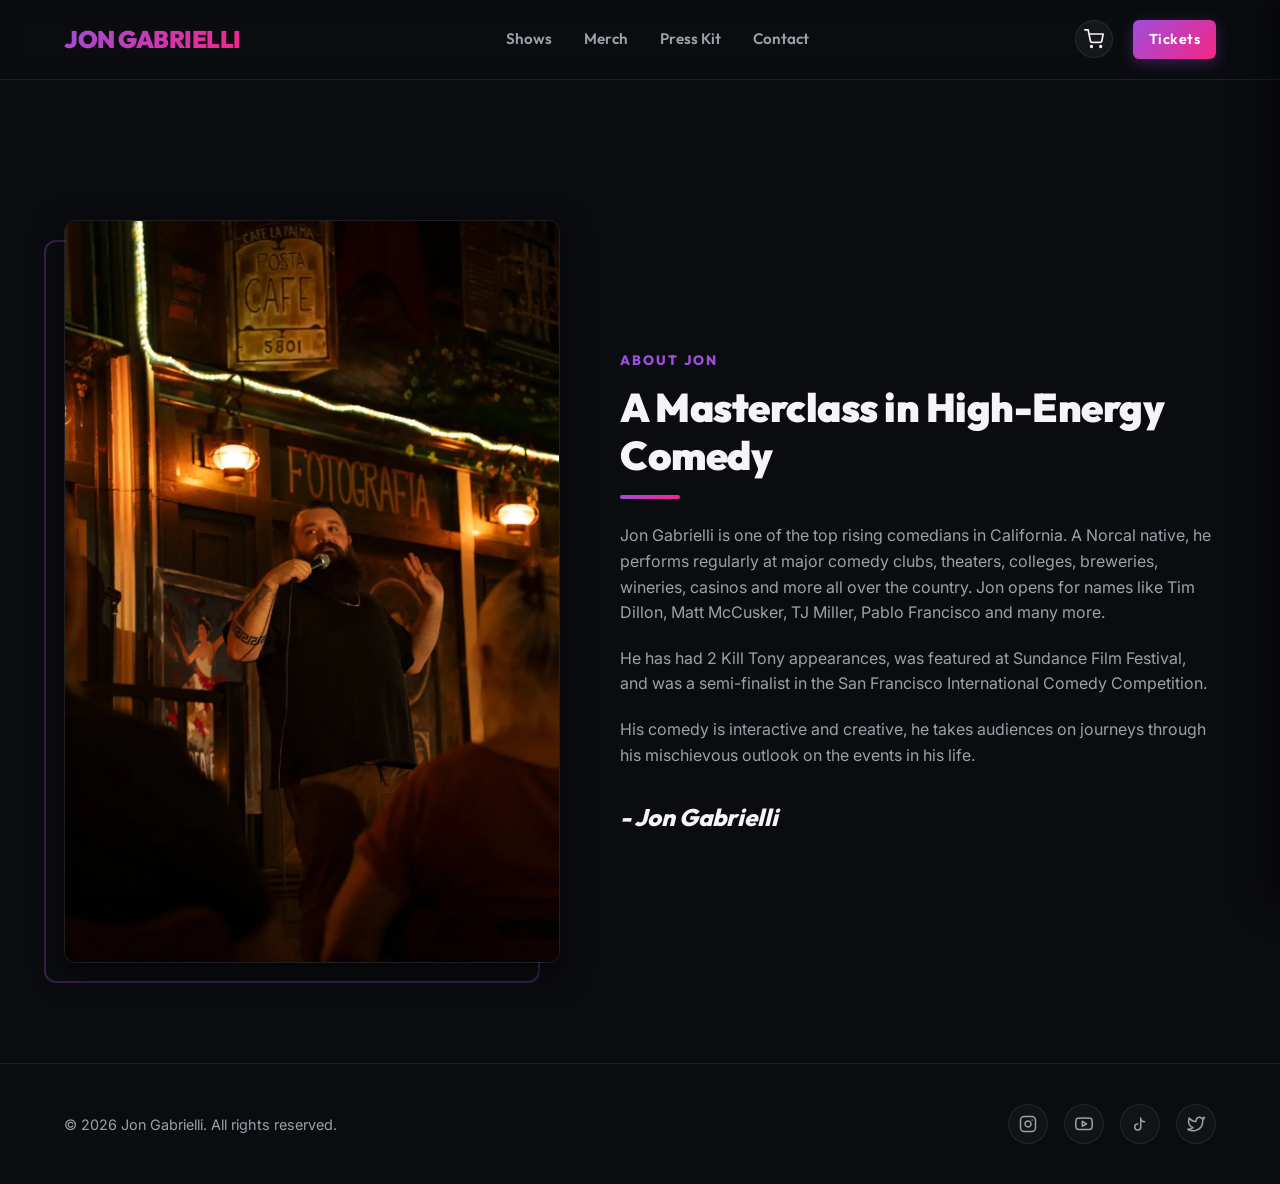
==== bio.html @ 88f3d0a9 "Initial commit of Jon Gabrielli stand-up comedian website" ====
<!DOCTYPE html>
<html lang="en">
<head>
    <meta charset="UTF-8">
    <meta name="viewport" content="width=device-width, initial-scale=1.0">
    <meta name="description" content="Biography of stand-up comedian and writer Jon Gabrielli. Read about his comedic style, career history, and performances.">
    <title>About Jon Gabrielli | Comedian & Writer</title>
    <!-- Google Fonts -->
    <link rel="preconnect" href="https://fonts.googleapis.com">
    <link rel="preconnect" href="https://fonts.gstatic.com" crossorigin>
    <link href="https://fonts.googleapis.com/css2?family=Inter:wght@300;400;500;600;700&family=Outfit:wght@400;600;800;900&display=swap" rel="stylesheet">
    <link rel="stylesheet" href="style.css">
</head>
<body>

    <!-- Sticky Header -->
    <header class="header">
        <div class="header-container">
            <a href="index.html" class="logo">JON GABRIELLI</a>
            <nav class="nav">
                <a href="index.html" class="nav-link">Shows</a>
                <a href="merch.html" class="nav-link">Merch</a>
                <a href="press.html" class="nav-link">Press Kit</a>
                <a href="contact.html" class="nav-link">Contact</a>
            </nav>
            <div class="header-actions">
                <button class="cart-btn" id="open-cart-btn" aria-label="Open Shopping Cart">
                    <svg class="cart-icon" xmlns="http://www.w3.org/2000/svg" viewBox="0 0 24 24" fill="none" stroke="currentColor" stroke-width="2" stroke-linecap="round" stroke-linejoin="round">
                        <circle cx="9" cy="21" r="1"></circle>
                        <circle cx="20" cy="21" r="1"></circle>
                        <path d="M1 1h4l2.68 13.39a2 2 0 0 0 2 1.61h9.72a2 2 0 0 0 2-1.61L23 6H6"></path>
                    </svg>
                    <span class="cart-badge" id="cart-badge">0</span>
                </button>
                <a href="index.html#shows" class="btn btn-primary btn-sm header-cta">Tickets</a>
            </div>
        </div>
    </header>

    <main class="main-content-spacing" style="padding-top: calc(var(--header-height) + 40px);">
        <!-- Bio Section -->
        <section id="bio" class="section bio-section">
            <div class="container">
                <div class="bio-grid">
                    <div class="bio-img-wrapper">
                        <img src="Assests/img_1_1755467372817.jpg" alt="Jon Gabrielli laughing on stage" class="bio-img">
                        <div class="bio-img-backdrop"></div>
                    </div>
                    <div class="bio-text">
                        <span class="section-tag">About Jon</span>
                        <h1 class="section-title">A Masterclass in High-Energy Comedy</h1>
                        <div class="section-divider"></div>
                        <p>Jon Gabrielli is one of the top rising comedians in California. A Norcal native, he performs regularly at major comedy clubs, theaters, colleges, breweries, wineries, casinos and more all over the country. Jon opens for names like Tim Dillon, Matt McCusker, TJ Miller, Pablo Francisco and many more.</p>
                        <p>He has had 2 Kill Tony appearances, was featured at Sundance Film Festival, and was a semi-finalist in the San Francisco International Comedy Competition.</p>
                        <p>His comedy is interactive and creative, he takes audiences on journeys through his mischievous outlook on the events in his life.</p>
                        <div class="bio-signature">
                            <span class="sig-text">- Jon Gabrielli</span>
                        </div>
                    </div>
                </div>
            </div>
        </section>
    </main>

    <!-- Footer -->
    <footer class="footer">
        <div class="container">
            <div class="footer-bottom">
                <p>&copy; 2026 Jon Gabrielli. All rights reserved.</p>
                <div class="social-links">
                    <a href="https://instagram.com" target="_blank" rel="noopener" aria-label="Instagram">
                        <svg class="social-svg" xmlns="http://www.w3.org/2000/svg" viewBox="0 0 24 24" fill="none" stroke="currentColor" stroke-width="2" stroke-linecap="round" stroke-linejoin="round"><rect x="2" y="2" width="20" height="20" rx="5" ry="5"></rect><path d="M16 11.37A4 4 0 1 1 12.63 8 4 4 0 0 1 16 11.37z"></path><line x1="17.5" y1="6.5" x2="17.51" y2="6.5"></line></svg>
                    </a>
                    <a href="https://youtube.com" target="_blank" rel="noopener" aria-label="YouTube">
                        <svg class="social-svg" xmlns="http://www.w3.org/2000/svg" viewBox="0 0 24 24" fill="none" stroke="currentColor" stroke-width="2" stroke-linecap="round" stroke-linejoin="round"><path d="M22.54 6.42a2.78 2.78 0 0 0-1.94-2C18.88 4 12 4 12 4s-6.88 0-8.6.46a2.78 2.78 0 0 0-1.94 2A29 29 0 0 0 1 11.75a29 29 0 0 0 .46 5.33A2.78 2.78 0 0 0 3.4 19c1.72.46 8.6.46 8.6.46s6.88 0 8.6-.46a2.78 2.78 0 0 0 1.94-2 29 29 0 0 0 .46-5.25 29 29 0 0 0-.46-5.33z"></path><polygon points="9.75 15.02 15.5 11.75 9.75 8.48 9.75 15.02"></polygon></svg>
                    </a>
                    <a href="https://tiktok.com" target="_blank" rel="noopener" aria-label="TikTok">
                        <svg class="social-svg" xmlns="http://www.w3.org/2000/svg" viewBox="0 0 24 24" fill="none" stroke="currentColor" stroke-width="2" stroke-linecap="round" stroke-linejoin="round"><path d="M9 12a4 4 0 1 0 4 4V4a5 5 0 0 0 5 5"></path></svg>
                    </a>
                    <a href="https://twitter.com" target="_blank" rel="noopener" aria-label="X">
                        <svg class="social-svg" xmlns="http://www.w3.org/2000/svg" viewBox="0 0 24 24" fill="none" stroke="currentColor" stroke-width="2" stroke-linecap="round" stroke-linejoin="round"><path d="M23 3a10.9 10.9 0 0 1-3.14 1.53 4.48 4.48 0 0 0-7.86 3v1A10.66 10.66 0 0 1 3 4s-4 9 5 13a11.64 11.64 0 0 1-7 2c9 5 20 0 20-11.5a4.5 4.5 0 0 0-.08-.83A7.72 7.72 0 0 0 23 3z"></path></svg>
                    </a>
                </div>
            </div>
        </div>
    </footer>

    <!-- Shopping Cart Slide-out Drawer -->
    <div class="cart-drawer-overlay" id="cart-drawer-overlay"></div>
    <div class="cart-drawer" id="cart-drawer">
        <div class="cart-header">
            <h2>Your Cart</h2>
            <button class="close-btn" id="close-cart-btn" aria-label="Close Cart">
                <svg xmlns="http://www.w3.org/2000/svg" viewBox="0 0 24 24" fill="none" stroke="currentColor" stroke-width="2" stroke-linecap="round" stroke-linejoin="round"><line x1="18" y1="6" x2="6" y2="18"></line><line x1="6" y1="6" x2="18" y2="18"></line></svg>
            </button>
        </div>
        <div class="cart-items" id="cart-items-container">
            <div class="cart-empty-message" id="cart-empty-message">
                <svg class="empty-icon" xmlns="http://www.w3.org/2000/svg" viewBox="0 0 24 24" fill="none" stroke="currentColor" stroke-width="2" stroke-linecap="round" stroke-linejoin="round"><circle cx="9" cy="21" r="1"></circle><circle cx="20" cy="21" r="1"></circle><path d="M1 1h4l2.68 13.39a2 2 0 0 0 2 1.61h9.72a2 2 0 0 0 2-1.61L23 6H6"></path></svg>
                <p>Your cart is empty.</p>
                <button class="btn btn-secondary btn-sm" id="shop-now-btn">Shop Now</button>
            </div>
        </div>
        <div class="cart-footer" id="cart-footer" style="display: none;">
            <div class="cart-summary-line">
                <span>Subtotal</span>
                <span id="cart-subtotal">$0.00</span>
            </div>
            <div class="cart-summary-line">
                <span>Estimated Shipping</span>
                <span>FREE</span>
            </div>
            <div class="cart-summary-line total-line">
                <span>Total</span>
                <span id="cart-total">$0.00</span>
            </div>
            <button class="btn btn-primary btn-block" id="checkout-btn">Proceed to Checkout</button>
        </div>
    </div>

    <!-- Simulated Checkout Modal -->
    <div class="checkout-modal-overlay" id="checkout-modal-overlay"></div>
    <div class="checkout-modal" id="checkout-modal">
        <button class="close-btn" id="close-checkout-btn">
            <svg xmlns="http://www.w3.org/2000/svg" viewBox="0 0 24 24" fill="none" stroke="currentColor" stroke-width="2" stroke-linecap="round" stroke-linejoin="round"><line x1="18" y1="6" x2="6" y2="18"></line><line x1="6" y1="6" x2="18" y2="18"></line></svg>
        </button>
        <div class="checkout-success-view" id="checkout-success-view" style="display: none;">
            <div class="success-icon-large">
                <svg xmlns="http://www.w3.org/2000/svg" viewBox="0 0 24 24" fill="none" stroke="currentColor" stroke-width="3" stroke-linecap="round" stroke-linejoin="round"><path d="M22 11.08V12a10 10 0 1 1-5.93-9.14"></path><polyline points="22 4 12 14.01 9 11.01"></polyline></svg>
            </div>
            <h2>Order Placed Successfully!</h2>
            <p>Thank you for supporting Jon Gabrielli. A confirmation email and details have been sent to your address.</p>
            <button class="btn btn-primary" id="success-done-btn">Back to Shop</button>
        </div>
        <div class="checkout-form-view" id="checkout-form-view">
            <h2>Secure Checkout</h2>
            <p>Complete your purchase simulated transaction below.</p>
            <div class="checkout-summary-box">
                <p><strong>Order Summary:</strong> <span id="checkout-summary-qty">0 items</span></p>
                <p><strong>Total Due:</strong> <span id="checkout-summary-total">$0.00</span></p>
            </div>
            <form id="simulated-payment-form">
                <div class="form-row-two">
                    <div class="form-group-chk">
                        <label for="chk-first">First Name</label>
                        <input type="text" id="chk-first" required>
                    </div>
                    <div class="form-group-chk">
                        <label for="chk-last">Last Name</label>
                        <input type="text" id="chk-last" required>
                    </div>
                </div>
                <div class="form-group-chk">
                    <label for="chk-email">Email Address</label>
                    <input type="email" id="chk-email" required>
                </div>
                <div class="form-group-chk">
                    <label for="chk-address">Shipping Address</label>
                    <input type="text" id="chk-address" required placeholder="123 Comedy Way">
                </div>
                <div class="form-row-three">
                    <div class="form-group-chk">
                        <label for="chk-city">City</label>
                        <input type="text" id="chk-city" required>
                    </div>
                    <div class="form-group-chk">
                        <label for="chk-state">State</label>
                        <input type="text" id="chk-state" required placeholder="NY">
                    </div>
                    <div class="form-group-chk">
                        <label for="chk-zip">Zip Code</label>
                        <input type="text" id="chk-zip" required placeholder="10001">
                    </div>
                </div>
                <div class="form-group-chk card-group">
                    <label for="chk-card">Card Info (Simulation)</label>
                    <input type="text" id="chk-card" required placeholder="4111 2222 3333 4444" pattern="\d{16}" title="16-digit credit card number">
                </div>
                <button type="submit" class="btn btn-primary btn-block" id="submit-purchase-btn">Pay Now &amp; Complete Order</button>
            </form>
        </div>
    </div>

    <!-- Core Logic -->
    <script src="script.js"></script>
</body>
</html>
---- style.css ----
/* ==========================================================================
   DESIGN SYSTEM & VARIABLES
   ========================================================================== */
:root {
    /* Color Palette */
    --color-bg-primary: #0b0c10;
    --color-bg-secondary: #131520;
    --color-bg-card: #1c1e2e;
    --color-accent: #9d4edd;
    --color-accent-hover: #b5179e;
    --color-accent-rgb: 157, 78, 221;
    --color-text-primary: #f5f5f7;
    --color-text-secondary: #9ea0a9;
    --color-border: rgba(255, 255, 255, 0.08);
    --color-border-hover: rgba(255, 255, 255, 0.15);
    
    /* Semantic Colors */
    --color-success: #00f5d4;
    --color-warning: #fee440;
    --color-danger: #f72585;
    
    /* Gradients */
    --grad-accent: linear-gradient(135deg, #9d4edd, #f72585);
    --grad-dark: linear-gradient(180deg, rgba(11, 12, 16, 0.2) 0%, rgba(11, 12, 16, 0.95) 100%);
    --grad-card: linear-gradient(135deg, rgba(28, 30, 46, 0.6) 0%, rgba(20, 22, 34, 0.8) 100%);
    
    /* Layout & Spacing */
    --header-height: 80px;
    --container-width: 1200px;
    --border-radius-sm: 6px;
    --border-radius-md: 12px;
    --border-radius-lg: 24px;
    
    /* Transitions */
    --transition-fast: 0.2s cubic-bezier(0.25, 0.46, 0.45, 0.94);
    --transition-smooth: 0.3s cubic-bezier(0.16, 1, 0.3, 1);
    --transition-bounce: 0.5s cubic-bezier(0.175, 0.885, 0.32, 1.275);
}

/* ==========================================================================
   BASE STYLES & RESET
   ========================================================================== */
* {
    box-sizing: border-box;
    margin: 0;
    padding: 0;
}

html {
    scroll-behavior: smooth;
    font-size: 16px;
}

body {
    font-family: 'Inter', -apple-system, BlinkMacSystemFont, "Segoe UI", Roboto, Helvetica, Arial, sans-serif;
    background-color: var(--color-bg-primary);
    color: var(--color-text-primary);
    line-height: 1.6;
    overflow-x: hidden;
    -webkit-font-smoothing: antialiased;
}

a {
    color: var(--color-accent);
    text-decoration: none;
    transition: color var(--transition-fast);
}

a:hover {
    color: var(--color-accent-hover);
}

img {
    max-width: 100%;
    height: auto;
    display: block;
}

input, button, textarea {
    font-family: inherit;
    font-size: inherit;
    color: inherit;
    border: none;
    background: none;
}

input:focus, button:focus {
    outline: none;
}

/* Scrollbar Styles */
::-webkit-scrollbar {
    width: 10px;
}

::-webkit-scrollbar-track {
    background: var(--color-bg-primary);
}

::-webkit-scrollbar-thumb {
    background: rgba(255, 255, 255, 0.1);
    border-radius: 5px;
    border: 2px solid var(--color-bg-primary);
}

::-webkit-scrollbar-thumb:hover {
    background: var(--color-accent);
}

/* ==========================================================================
   REUSABLE UTILITIES & COMPONENTS
   ========================================================================== */
.container {
    max-width: var(--container-width);
    margin: 0 auto;
    padding: 0 24px;
}

.section {
    padding: 100px 0;
    position: relative;
}

.section-tag {
    display: inline-block;
    font-family: 'Outfit', sans-serif;
    font-weight: 800;
    font-size: 0.85rem;
    text-transform: uppercase;
    letter-spacing: 2px;
    color: var(--color-accent);
    margin-bottom: 12px;
}

.section-title {
    font-family: 'Outfit', sans-serif;
    font-size: 2.5rem;
    font-weight: 900;
    line-height: 1.2;
    margin-bottom: 16px;
    letter-spacing: -0.5px;
}

.section-subtitle {
    font-size: 1.125rem;
    color: var(--color-text-secondary);
    max-width: 600px;
    margin: 0 auto 40px auto;
}

.section-divider {
    width: 60px;
    height: 4px;
    background: var(--grad-accent);
    margin-bottom: 24px;
    border-radius: 2px;
}

.section-divider-center {
    width: 60px;
    height: 4px;
    background: var(--grad-accent);
    margin: 0 auto 30px auto;
    border-radius: 2px;
}

.section-header-center {
    text-align: center;
    margin-bottom: 50px;
}

/* Buttons */
.btn {
    display: inline-flex;
    align-items: center;
    justify-content: center;
    font-family: 'Outfit', sans-serif;
    font-weight: 600;
    border-radius: var(--border-radius-sm);
    padding: 14px 28px;
    cursor: pointer;
    transition: all var(--transition-fast);
    text-align: center;
    letter-spacing: 0.5px;
}

.btn-primary {
    background: var(--grad-accent);
    color: white;
    box-shadow: 0 4px 15px rgba(157, 78, 221, 0.3);
}

.btn-primary:hover {
    transform: translateY(-2px);
    box-shadow: 0 6px 20px rgba(157, 78, 221, 0.5);
    color: white;
}

.btn-primary:active {
    transform: translateY(0);
}

.btn-secondary {
    background: rgba(255, 255, 255, 0.05);
    color: var(--color-text-primary);
    border: 1px solid var(--color-border);
}

.btn-secondary:hover {
    background: rgba(255, 255, 255, 0.1);
    border-color: var(--color-border-hover);
    transform: translateY(-2px);
}

.btn-disabled {
    background: rgba(255, 255, 255, 0.05);
    color: rgba(255, 255, 255, 0.2);
    cursor: not-allowed;
    border: 1px solid rgba(255, 255, 255, 0.02);
}

.btn-sm {
    padding: 8px 16px;
    font-size: 0.9rem;
}

.btn-lg {
    padding: 18px 36px;
    font-size: 1.1rem;
}

.btn-block {
    display: flex;
    width: 100%;
}

.btn-icon-text {
    gap: 8px;
}

.btn-svg {
    width: 18px;
    height: 18px;
}

/* Badges */
.badge {
    display: inline-block;
    padding: 4px 10px;
    border-radius: 20px;
    font-size: 0.75rem;
    font-weight: 700;
    text-transform: uppercase;
    letter-spacing: 0.5px;
}

.badge-success {
    background: rgba(0, 245, 212, 0.1);
    color: var(--color-success);
    border: 1px solid rgba(0, 245, 212, 0.2);
}

.badge-warning {
    background: rgba(254, 228, 64, 0.1);
    color: var(--color-warning);
    border: 1px solid rgba(254, 228, 64, 0.2);
}

.badge-danger {
    background: rgba(247, 37, 133, 0.1);
    color: var(--color-danger);
    border: 1px solid rgba(247, 37, 133, 0.2);
}

/* ==========================================================================
   HEADER SECTION
   ========================================================================== */
.header {
    position: fixed;
    top: 0;
    left: 0;
    width: 100%;
    height: var(--header-height);
    background: rgba(11, 12, 16, 0.75);
    backdrop-filter: blur(12px);
    -webkit-backdrop-filter: blur(12px);
    border-bottom: 1px solid var(--color-border);
    z-index: 99;
    display: flex;
    align-items: center;
    transition: background var(--transition-fast);
}

.header-container {
    width: 100%;
    max-width: var(--container-width);
    margin: 0 auto;
    padding: 0 24px;
    display: flex;
    justify-content: space-between;
    align-items: center;
}

.logo {
    font-family: 'Outfit', sans-serif;
    font-weight: 900;
    font-size: 1.5rem;
    letter-spacing: -0.5px;
    color: var(--color-text-primary);
    background: var(--grad-accent);
    -webkit-background-clip: text;
    -webkit-text-fill-color: transparent;
    transition: transform var(--transition-fast);
}

.logo:hover {
    transform: scale(1.02);
}

.nav {
    display: flex;
    gap: 32px;
}

.nav-link {
    font-family: 'Outfit', sans-serif;
    font-weight: 600;
    color: var(--color-text-secondary);
    font-size: 0.95rem;
    transition: color var(--transition-fast), transform var(--transition-fast);
    position: relative;
    padding: 8px 0;
}

.nav-link::after {
    content: '';
    position: absolute;
    bottom: 0;
    left: 0;
    width: 0;
    height: 2px;
    background: var(--grad-accent);
    transition: width var(--transition-fast);
}

.nav-link:hover {
    color: var(--color-text-primary);
}

.nav-link:hover::after {
    width: 100%;
}

.header-actions {
    display: flex;
    align-items: center;
    gap: 20px;
}

.cart-btn {
    position: relative;
    cursor: pointer;
    padding: 8px;
    border-radius: 50%;
    background: rgba(255, 255, 255, 0.05);
    border: 1px solid var(--color-border);
    display: flex;
    align-items: center;
    justify-content: center;
    transition: all var(--transition-fast);
}

.cart-btn:hover {
    background: rgba(255, 255, 255, 0.1);
    transform: scale(1.05);
    border-color: var(--color-border-hover);
}

.cart-icon {
    width: 20px;
    height: 20px;
    stroke: var(--color-text-primary);
}

.cart-badge {
    position: absolute;
    top: -5px;
    right: -5px;
    background: var(--grad-accent);
    color: white;
    font-family: 'Outfit', sans-serif;
    font-size: 0.7rem;
    font-weight: 800;
    width: 18px;
    height: 18px;
    border-radius: 50%;
    display: flex;
    align-items: center;
    justify-content: center;
    box-shadow: 0 2px 8px rgba(157, 78, 221, 0.5);
    border: 1px solid var(--color-bg-primary);
}

/* ==========================================================================
   HERO SECTION
   ========================================================================== */
.hero {
    height: 100vh;
    min-height: 650px;
    background-size: cover;
    background-position: center 20%;
    background-repeat: no-repeat;
    display: flex;
    align-items: center;
    position: relative;
    padding-top: var(--header-height);
}

.hero-content {
    max-width: var(--container-width);
    margin: 0 auto;
    padding: 0 24px;
    width: 100%;
    position: relative;
    z-index: 2;
}

.hero-tagline {
    font-family: 'Outfit', sans-serif;
    font-weight: 800;
    font-size: 1.1rem;
    letter-spacing: 6px;
    color: var(--color-accent);
    display: block;
    margin-bottom: 12px;
}

.hero-title {
    font-family: 'Outfit', sans-serif;
    font-size: 5rem;
    font-weight: 900;
    line-height: 0.95;
    margin-bottom: 24px;
    letter-spacing: -2px;
    text-shadow: 0 4px 20px rgba(0, 0, 0, 0.5);
}

.hero-subtitle {
    font-size: 1.5rem;
    font-weight: 300;
    color: var(--color-text-secondary);
    margin-bottom: 40px;
    max-width: 600px;
}

.hero-actions-container {
    display: flex;
    gap: 16px;
}

.main-content-spacing {
    padding-top: calc(var(--header-height) + 40px);
    min-height: 80vh;
}

/* ==========================================================================
   BIO SECTION
   ========================================================================== */
.bio-grid {
    display: grid;
    grid-template-columns: 1fr 1.2fr;
    gap: 60px;
    align-items: center;
}

.bio-img-wrapper {
    position: relative;
}

.bio-img {
    border-radius: var(--border-radius-md);
    position: relative;
    z-index: 2;
    box-shadow: 0 10px 30px rgba(0, 0, 0, 0.5);
    border: 1px solid var(--color-border);
}

.bio-img-backdrop {
    position: absolute;
    top: 20px;
    left: -20px;
    right: 20px;
    bottom: -20px;
    border: 2px solid var(--color-accent);
    border-radius: var(--border-radius-md);
    z-index: 1;
    opacity: 0.3;
}

.bio-text p {
    color: var(--color-text-secondary);
    margin-bottom: 20px;
}

.bio-signature {
    margin-top: 30px;
}

.sig-text {
    font-family: 'Outfit', sans-serif;
    font-size: 1.5rem;
    font-weight: 800;
    color: var(--color-text-primary);
    font-style: italic;
}

/* ==========================================================================
   TOUR DATES SECTION
   ========================================================================== */
.tour-section {
    background-color: var(--color-bg-secondary);
}

.tour-filter-wrapper {
    max-width: 500px;
    margin: 0 auto 40px auto;
}

.search-input-container {
    position: relative;
    display: flex;
    align-items: center;
}

.search-icon {
    position: absolute;
    left: 18px;
    width: 20px;
    height: 20px;
    stroke: var(--color-text-secondary);
}

.search-input-container input {
    width: 100%;
    padding: 16px 20px 16px 50px;
    background: rgba(255, 255, 255, 0.03);
    border: 1px solid var(--color-border);
    border-radius: var(--border-radius-md);
    color: var(--color-text-primary);
    font-size: 0.95rem;
    transition: all var(--transition-fast);
}

.search-input-container input:focus {
    border-color: var(--color-accent);
    background: rgba(255, 255, 255, 0.06);
    box-shadow: 0 0 0 3px rgba(157, 78, 221, 0.15);
}

.tour-list {
    display: flex;
    flex-direction: column;
    gap: 16px;
}

.tour-item {
    display: grid;
    grid-template-columns: 100px 1fr 260px;
    align-items: center;
    background: var(--grad-card);
    border: 1px solid var(--color-border);
    border-radius: var(--border-radius-md);
    padding: 20px 30px;
    transition: all var(--transition-fast);
}

.tour-item:hover:not(.sold-out) {
    transform: translateY(-2px);
    border-color: var(--color-border-hover);
    box-shadow: 0 8px 24px rgba(0, 0, 0, 0.2);
}

.tour-date {
    display: flex;
    align-items: center;
    gap: 12px;
}

.tour-day {
    font-family: 'Outfit', sans-serif;
    font-size: 2.2rem;
    font-weight: 900;
    color: var(--color-accent);
    line-height: 1;
}

.tour-month-year {
    display: flex;
    flex-direction: column;
}

.tour-month {
    font-family: 'Outfit', sans-serif;
    font-weight: 800;
    font-size: 0.85rem;
    letter-spacing: 1px;
}

.tour-year {
    font-size: 0.75rem;
    color: var(--color-text-secondary);
}

.tour-info {
    padding-left: 20px;
}

.tour-venue {
    font-family: 'Outfit', sans-serif;
    font-size: 1.25rem;
    font-weight: 600;
    margin-bottom: 2px;
}

.tour-city {
    color: var(--color-text-secondary);
    font-size: 0.95rem;
}

.tour-status-action {
    display: flex;
    align-items: center;
    justify-content: flex-end;
    gap: 24px;
}

.tour-item.sold-out {
    opacity: 0.55;
}

.no-results {
    text-align: center;
    padding: 40px;
    color: var(--color-text-secondary);
    background: rgba(255, 255, 255, 0.02);
    border: 1px dashed var(--color-border);
    border-radius: var(--border-radius-md);
}

/* ==========================================================================
   MERCH STORE SECTION
   ========================================================================== */
.merch-grid {
    display: grid;
    grid-template-columns: repeat(auto-fill, minmax(260px, 1fr));
    gap: 30px;
}

.merch-card {
    background: var(--color-bg-card);
    border: 1px solid var(--color-border);
    border-radius: var(--border-radius-md);
    overflow: hidden;
    transition: all var(--transition-smooth);
    display: flex;
    flex-direction: column;
}

.merch-card:hover {
    transform: translateY(-5px);
    border-color: rgba(255, 255, 255, 0.15);
    box-shadow: 0 12px 30px rgba(0, 0, 0, 0.3);
}

.merch-img-container {
    position: relative;
    padding-top: 100%; /* 1:1 Aspect Ratio */
    background: rgba(255, 255, 255, 0.02);
    overflow: hidden;
}

.merch-img {
    position: absolute;
    top: 0;
    left: 0;
    width: 100%;
    height: 100%;
    object-fit: cover;
    transition: transform var(--transition-smooth);
}

.merch-card:hover .merch-img {
    transform: scale(1.05);
}

.merch-badge {
    position: absolute;
    top: 12px;
    left: 12px;
    background: var(--grad-accent);
    color: white;
    font-family: 'Outfit', sans-serif;
    font-weight: 800;
    font-size: 0.7rem;
    padding: 4px 10px;
    border-radius: 4px;
    letter-spacing: 0.5px;
    text-transform: uppercase;
}

.merch-info {
    padding: 24px;
    flex-grow: 1;
    display: flex;
    flex-direction: column;
}

.merch-name {
    font-family: 'Outfit', sans-serif;
    font-weight: 600;
    font-size: 1.15rem;
    margin-bottom: 8px;
    line-height: 1.3;
}

.merch-price {
    font-family: 'Outfit', sans-serif;
    font-size: 1.25rem;
    font-weight: 800;
    color: var(--color-accent);
    margin-bottom: 12px;
}

.merch-desc {
    color: var(--color-text-secondary);
    font-size: 0.85rem;
    margin-bottom: 20px;
    flex-grow: 1;
    line-height: 1.5;
}

.add-to-cart-btn {
    width: 100%;
}

/* ==========================================================================
   PRESS KIT (EPK) SECTION
   ========================================================================== */
.press-section {
    background-color: var(--color-bg-secondary);
}

.press-downloads-panel {
    display: grid;
    grid-template-columns: 1fr 1fr;
    gap: 30px;
    margin-bottom: 60px;
}

.press-download-card {
    background: var(--color-bg-card);
    border: 1px solid var(--color-border);
    border-radius: var(--border-radius-md);
    padding: 30px;
    display: flex;
    flex-direction: column;
    align-items: flex-start;
}

.press-download-card h3 {
    font-family: 'Outfit', sans-serif;
    font-size: 1.35rem;
    margin-bottom: 8px;
}

.press-download-card p {
    color: var(--color-text-secondary);
    margin-bottom: 24px;
    font-size: 0.95rem;
}

.press-bio-card {
    background: var(--color-bg-card);
    border: 1px solid var(--color-border);
    border-radius: var(--border-radius-md);
    padding: 40px;
    margin: 0 auto 60px auto;
    max-width: 900px;
    box-shadow: 0 10px 30px rgba(0, 0, 0, 0.2);
}

.press-bio-card h2 {
    font-family: 'Outfit', sans-serif;
    font-size: 1.5rem;
    margin-bottom: 20px;
    color: var(--color-accent);
    text-align: center;
}

.press-bio-card p {
    color: var(--color-text-secondary);
    line-height: 1.8;
    font-size: 1.05rem;
    text-align: justify;
}

.press-subtitle-sub {
    font-family: 'Outfit', sans-serif;
    font-size: 1.5rem;
    font-weight: 800;
    margin-bottom: 30px;
    text-align: center;
}

.press-grid {
    display: grid;
    grid-template-columns: repeat(auto-fill, minmax(320px, 1fr));
    gap: 24px;
}

.press-item {
    position: relative;
    border-radius: var(--border-radius-md);
    overflow: hidden;
    padding-top: 66.66%; /* 3:2 Aspect Ratio */
    box-shadow: 0 4px 15px rgba(0, 0, 0, 0.3);
    border: 1px solid var(--color-border);
    background: rgba(255, 255, 255, 0.02);
}

.press-img {
    position: absolute;
    top: 0;
    left: 0;
    width: 100%;
    height: 100%;
    object-fit: cover;
    transition: transform var(--transition-smooth);
}

.press-img.face-focus {
    object-position: center top;
}

.press-img.face-lower {
    object-position: center 75%;
}

.press-item:hover .press-img {
    transform: scale(1.03);
}

.press-item-overlay {
    position: absolute;
    top: 0;
    left: 0;
    right: 0;
    bottom: 0;
    background: rgba(11, 12, 16, 0.6);
    backdrop-filter: blur(4px);
    display: flex;
    justify-content: center;
    align-items: center;
    gap: 16px;
    opacity: 0;
    transition: opacity var(--transition-fast);
}

.press-item:hover .press-item-overlay {
    opacity: 1;
}

.press-action-btn {
    width: 48px;
    height: 48px;
    border-radius: 50%;
    background: var(--grad-accent);
    color: white;
    display: flex;
    align-items: center;
    justify-content: center;
    cursor: pointer;
    box-shadow: 0 4px 10px rgba(0, 0, 0, 0.3);
    transition: transform var(--transition-fast), background var(--transition-fast);
}

.press-action-btn:hover {
    transform: scale(1.1);
}

.press-action-btn svg {
    width: 22px;
    height: 22px;
}

.press-action-btn.download-btn {
    background: rgba(255, 255, 255, 0.1);
    color: white;
    border: 1px solid rgba(255, 255, 255, 0.2);
}

.press-action-btn.download-btn:hover {
    background: white;
    color: var(--color-bg-primary);
}

/* ==========================================================================
   MAILING LIST / NEWSLETTER SECTION
   ========================================================================== */
.newsletter-card {
    background: radial-gradient(circle at top right, rgba(157, 78, 221, 0.15), rgba(11, 12, 16, 0)), var(--color-bg-card);
    border: 1px solid var(--color-border);
    border-radius: var(--border-radius-lg);
    padding: 60px 40px;
    text-align: center;
    box-shadow: 0 15px 40px rgba(0, 0, 0, 0.4);
    position: relative;
    overflow: hidden;
}

.newsletter-tag {
    font-family: 'Outfit', sans-serif;
    font-weight: 800;
    font-size: 0.85rem;
    color: var(--color-accent);
    text-transform: uppercase;
    letter-spacing: 2px;
    margin-bottom: 12px;
    display: inline-block;
}

.newsletter-title {
    font-family: 'Outfit', sans-serif;
    font-size: 2.2rem;
    font-weight: 900;
    margin-bottom: 12px;
}

.newsletter-desc {
    color: var(--color-text-secondary);
    max-width: 500px;
    margin: 0 auto 32px auto;
    font-size: 1rem;
}

.newsletter-form {
    max-width: 800px;
    margin: 0 auto;
}

.form-group-row {
    display: flex;
    gap: 16px;
    align-items: flex-start;
}

.form-group {
    flex-grow: 1;
    position: relative;
    display: flex;
    flex-direction: column;
}

.form-group input {
    width: 100%;
    padding: 16px 20px;
    background: rgba(11, 12, 16, 0.6);
    border: 1px solid var(--color-border);
    border-radius: var(--border-radius-sm);
    color: var(--color-text-primary);
    transition: all var(--transition-fast);
}

.form-group input:focus {
    border-color: var(--color-accent);
    background: rgba(11, 12, 16, 0.8);
}

.form-error-msg {
    color: var(--color-danger);
    font-size: 0.75rem;
    margin-top: 6px;
    text-align: left;
    display: none;
}

.form-group.has-error input {
    border-color: var(--color-danger);
}

.form-group.has-error .form-error-msg {
    display: block;
}

.btn-submit {
    height: 56px;
    min-width: 140px;
}

.newsletter-success-msg {
    padding: 20px;
    display: flex;
    flex-direction: column;
    align-items: center;
    gap: 16px;
}

.success-icon {
    width: 48px;
    height: 48px;
    color: var(--color-success);
    background: rgba(0, 245, 212, 0.1);
    padding: 10px;
    border-radius: 50%;
    border: 1px solid rgba(0, 245, 212, 0.2);
}

.newsletter-success-msg h3 {
    font-family: 'Outfit', sans-serif;
    font-size: 1.5rem;
    font-weight: 800;
}

/* ==========================================================================
   CONTACT SECTION
   ========================================================================== */
.contact-grid {
    display: grid;
    grid-template-columns: repeat(3, 1fr);
    gap: 30px;
}

.contact-card {
    background: var(--grad-card);
    border: 1px solid var(--color-border);
    border-radius: var(--border-radius-md);
    padding: 40px 30px;
    text-align: center;
    transition: all var(--transition-fast);
}

.contact-card:hover {
    transform: translateY(-2px);
    border-color: var(--color-border-hover);
}

.contact-icon-wrapper {
    width: 60px;
    height: 60px;
    border-radius: 50%;
    background: rgba(157, 78, 221, 0.1);
    border: 1px solid rgba(157, 78, 221, 0.2);
    display: flex;
    align-items: center;
    justify-content: center;
    margin: 0 auto 24px auto;
    color: var(--color-accent);
}

.contact-icon-wrapper svg {
    width: 24px;
    height: 24px;
}

.contact-card h3 {
    font-family: 'Outfit', sans-serif;
    font-size: 1.25rem;
    font-weight: 600;
    margin-bottom: 8px;
}

.contact-name {
    font-weight: 500;
    margin-bottom: 4px;
    color: var(--color-text-primary);
}

.contact-email {
    font-size: 0.95rem;
}

/* ==========================================================================
   FOOTER SECTION
   ========================================================================== */
.footer {
    border-top: 1px solid var(--color-border);
    padding: 40px 0;
    background-color: var(--color-bg-primary);
}

.footer-bottom {
    display: flex;
    justify-content: space-between;
    align-items: center;
}

.footer-bottom p {
    color: var(--color-text-secondary);
    font-size: 0.9rem;
}

.social-links {
    display: flex;
    gap: 16px;
}

.social-links a {
    width: 40px;
    height: 40px;
    border-radius: 50%;
    background: rgba(255, 255, 255, 0.03);
    border: 1px solid var(--color-border);
    display: flex;
    align-items: center;
    justify-content: center;
    color: var(--color-text-secondary);
    transition: all var(--transition-fast);
}

.social-links a:hover {
    color: white;
    background: rgba(255, 255, 255, 0.08);
    transform: translateY(-2px);
    border-color: var(--color-border-hover);
}

.social-svg {
    width: 18px;
    height: 18px;
}

/* ==========================================================================
   SHOPPING CART DRAWER
   ========================================================================== */
.cart-drawer-overlay {
    position: fixed;
    top: 0;
    left: 0;
    width: 100vw;
    height: 100vh;
    background: rgba(11, 12, 16, 0.7);
    backdrop-filter: blur(5px);
    z-index: 1000;
    opacity: 0;
    pointer-events: none;
    transition: opacity 0.3s ease;
}

.cart-drawer-overlay.active {
    opacity: 1;
    pointer-events: auto;
}

.cart-drawer {
    position: fixed;
    top: 0;
    right: -420px;
    width: 420px;
    max-width: 100%;
    height: 100vh;
    background: var(--color-bg-secondary);
    border-left: 1px solid var(--color-border);
    box-shadow: -10px 0 30px rgba(0, 0, 0, 0.5);
    z-index: 1001;
    display: flex;
    flex-direction: column;
    transition: right 0.3s cubic-bezier(0.16, 1, 0.3, 1);
}

.cart-drawer.active {
    right: 0;
}

.cart-header {
    padding: 24px;
    border-bottom: 1px solid var(--color-border);
    display: flex;
    justify-content: space-between;
    align-items: center;
}

.cart-header h2 {
    font-family: 'Outfit', sans-serif;
    font-size: 1.4rem;
    font-weight: 800;
}

.close-btn {
    cursor: pointer;
    width: 32px;
    height: 32px;
    border-radius: 50%;
    background: rgba(255, 255, 255, 0.05);
    border: 1px solid var(--color-border);
    display: flex;
    align-items: center;
    justify-content: center;
    color: var(--color-text-secondary);
    transition: all var(--transition-fast);
}

.close-btn:hover {
    background: rgba(255, 255, 255, 0.1);
    color: white;
}

.close-btn svg {
    width: 16px;
    height: 16px;
}

.cart-items {
    flex-grow: 1;
    overflow-y: auto;
    padding: 24px;
    display: flex;
    flex-direction: column;
    gap: 20px;
}

.cart-empty-message {
    height: 100%;
    display: flex;
    flex-direction: column;
    align-items: center;
    justify-content: center;
    text-align: center;
    color: var(--color-text-secondary);
    gap: 16px;
}

.empty-icon {
    width: 48px;
    height: 48px;
    opacity: 0.3;
}

.cart-item {
    display: flex;
    gap: 16px;
    align-items: center;
    padding-bottom: 20px;
    border-bottom: 1px solid rgba(255, 255, 255, 0.05);
}

.cart-item-img {
    width: 70px;
    height: 70px;
    object-fit: cover;
    border-radius: 6px;
    border: 1px solid var(--color-border);
}

.cart-item-info {
    flex-grow: 1;
}

.cart-item-name {
    font-family: 'Outfit', sans-serif;
    font-weight: 600;
    font-size: 0.95rem;
    margin-bottom: 4px;
    color: var(--color-text-primary);
}

.cart-item-price {
    font-size: 0.9rem;
    color: var(--color-accent);
    font-weight: 600;
}

.cart-item-qty-controls {
    display: flex;
    align-items: center;
    gap: 12px;
    margin-top: 8px;
}

.qty-btn {
    width: 24px;
    height: 24px;
    border-radius: 4px;
    border: 1px solid var(--color-border);
    background: rgba(255, 255, 255, 0.03);
    cursor: pointer;
    display: flex;
    align-items: center;
    justify-content: center;
    font-size: 0.8rem;
    transition: all var(--transition-fast);
}

.qty-btn:hover {
    background: rgba(255, 255, 255, 0.08);
}

.cart-item-qty {
    font-size: 0.9rem;
    font-weight: 600;
}

.cart-item-remove {
    cursor: pointer;
    color: var(--color-text-secondary);
    padding: 8px;
    display: flex;
    align-items: center;
    justify-content: center;
    transition: color var(--transition-fast);
}

.cart-item-remove:hover {
    color: var(--color-danger);
}

.cart-item-remove svg {
    width: 18px;
    height: 18px;
}

.cart-footer {
    padding: 24px;
    border-top: 1px solid var(--color-border);
    background: rgba(11, 12, 16, 0.4);
    display: flex;
    flex-direction: column;
    gap: 16px;
}

.cart-summary-line {
    display: flex;
    justify-content: space-between;
    font-size: 0.95rem;
    color: var(--color-text-secondary);
}

.total-line {
    font-family: 'Outfit', sans-serif;
    font-size: 1.25rem;
    font-weight: 800;
    color: var(--color-text-primary);
    border-top: 1px solid var(--color-border);
    padding-top: 12px;
}

/* ==========================================================================
   LIGHTBOX MODAL
   ========================================================================== */
.lightbox-modal {
    position: fixed;
    top: 0;
    left: 0;
    width: 100vw;
    height: 100vh;
    background: rgba(11, 12, 16, 0.95);
    backdrop-filter: blur(10px);
    z-index: 2000;
    display: none;
    justify-content: center;
    align-items: center;
    opacity: 0;
    transition: opacity 0.3s ease;
}

.lightbox-modal.active {
    display: flex;
    opacity: 1;
}

.lightbox-close {
    position: absolute;
    top: 30px;
    right: 30px;
    width: 44px;
    height: 44px;
    border-radius: 50%;
    background: rgba(255, 255, 255, 0.05);
    color: white;
    cursor: pointer;
    display: flex;
    align-items: center;
    justify-content: center;
    transition: background var(--transition-fast);
}

.lightbox-close:hover {
    background: rgba(255, 255, 255, 0.15);
}

.lightbox-close svg {
    width: 20px;
    height: 20px;
}

.lightbox-arrow {
    position: absolute;
    top: 50%;
    transform: translateY(-50%);
    width: 50px;
    height: 50px;
    border-radius: 50%;
    background: rgba(255, 255, 255, 0.05);
    color: white;
    cursor: pointer;
    display: flex;
    align-items: center;
    justify-content: center;
    transition: background var(--transition-fast);
}

.lightbox-arrow:hover {
    background: rgba(255, 255, 255, 0.15);
}

.lightbox-arrow svg {
    width: 22px;
    height: 22px;
}

.lightbox-arrow-left {
    left: 30px;
}

.lightbox-arrow-right {
    right: 30px;
}

.lightbox-content {
    max-width: 80%;
    max-height: 80%;
    display: flex;
    flex-direction: column;
    align-items: center;
}

.lightbox-img {
    max-width: 100%;
    max-height: 70vh;
    object-fit: contain;
    border-radius: var(--border-radius-md);
    box-shadow: 0 10px 40px rgba(0, 0, 0, 0.8);
    border: 1px solid var(--color-border);
}

.lightbox-caption {
    margin-top: 16px;
    color: var(--color-text-secondary);
    font-size: 0.95rem;
    font-family: 'Outfit', sans-serif;
    letter-spacing: 0.5px;
}

.lightbox-actions {
    position: absolute;
    bottom: 35px;
}

/* ==========================================================================
   CHECKOUT MODAL
   ========================================================================== */
.checkout-modal-overlay {
    position: fixed;
    top: 0;
    left: 0;
    width: 100vw;
    height: 100vh;
    background: rgba(11, 12, 16, 0.8);
    backdrop-filter: blur(8px);
    z-index: 1010;
    display: none;
    opacity: 0;
    transition: opacity 0.3s ease;
}

.checkout-modal-overlay.active {
    display: block;
    opacity: 1;
}

.checkout-modal {
    position: fixed;
    top: 50%;
    left: 50%;
    transform: translate(-50%, -50%) scale(0.9);
    width: 500px;
    max-width: 90%;
    max-height: 90vh;
    background: var(--color-bg-secondary);
    border: 1px solid var(--color-border);
    border-radius: var(--border-radius-lg);
    box-shadow: 0 20px 50px rgba(0, 0, 0, 0.6);
    z-index: 1011;
    display: none;
    flex-direction: column;
    padding: 40px;
    overflow-y: auto;
    transition: transform 0.3s cubic-bezier(0.16, 1, 0.3, 1), opacity 0.3s ease;
}

.checkout-modal.active {
    display: flex;
    transform: translate(-50%, -50%) scale(1);
    opacity: 1;
}

.checkout-modal .close-btn {
    position: absolute;
    top: 24px;
    right: 24px;
}

.checkout-modal h2 {
    font-family: 'Outfit', sans-serif;
    font-size: 1.8rem;
    font-weight: 900;
    margin-bottom: 8px;
    background: var(--grad-accent);
    -webkit-background-clip: text;
    -webkit-text-fill-color: transparent;
}

.checkout-modal p {
    color: var(--color-text-secondary);
    font-size: 0.95rem;
    margin-bottom: 24px;
}

.checkout-summary-box {
    background: rgba(255, 255, 255, 0.02);
    border: 1px solid var(--color-border);
    border-radius: var(--border-radius-md);
    padding: 16px 20px;
    margin-bottom: 24px;
    display: flex;
    justify-content: space-between;
    font-size: 0.9rem;
}

.checkout-summary-box strong {
    color: var(--color-text-primary);
}

.checkout-form-view form {
    display: flex;
    flex-direction: column;
    gap: 16px;
}

.form-group-chk {
    display: flex;
    flex-direction: column;
    gap: 6px;
}

.form-group-chk label {
    font-size: 0.75rem;
    text-transform: uppercase;
    letter-spacing: 1px;
    color: var(--color-text-secondary);
    font-weight: 700;
}

.form-group-chk input {
    background: rgba(11, 12, 16, 0.5);
    border: 1px solid var(--color-border);
    border-radius: var(--border-radius-sm);
    padding: 12px 16px;
    color: var(--color-text-primary);
    font-size: 0.95rem;
    transition: all var(--transition-fast);
}

.form-group-chk input:focus {
    border-color: var(--color-accent);
    background: rgba(11, 12, 16, 0.7);
}

.form-row-two {
    display: grid;
    grid-template-columns: 1fr 1fr;
    gap: 16px;
}

.form-row-three {
    display: grid;
    grid-template-columns: 2fr 1fr 1.5fr;
    gap: 16px;
}

.checkout-success-view {
    text-align: center;
    padding: 20px 0;
}

.success-icon-large {
    color: var(--color-success);
    margin-bottom: 24px;
}

.success-icon-large svg {
    width: 64px;
    height: 64px;
}

.checkout-success-view h2 {
    background: none;
    -webkit-text-fill-color: var(--color-text-primary);
    color: var(--color-text-primary);
    margin-bottom: 12px;
}

.checkout-success-view p {
    margin-bottom: 30px;
}

/* ==========================================================================
   RESPONSIVENESS (MEDIA QUERIES)
   ========================================================================== */

/* Tablet & Smaller Layouts */
@media (max-width: 1024px) {
    .section {
        padding: 80px 0;
    }
    
    .hero-title {
        font-size: 4rem;
    }
    
    .bio-grid {
        grid-template-columns: 1fr;
        gap: 40px;
    }
    
    .bio-img-wrapper {
        max-width: 480px;
        margin: 0 auto;
    }
    
    .tour-item {
        grid-template-columns: 80px 1fr 200px;
        padding: 16px 20px;
    }
    
    .contact-grid {
        grid-template-columns: repeat(3, 1fr);
        gap: 20px;
    }
}

/* Mobile & Smaller Layouts */
@media (max-width: 768px) {
    :root {
        --header-height: 70px;
    }
    
    .section {
        padding: 60px 0;
    }
    
    .section-title {
        font-size: 2rem;
    }
    
    .header-cta {
        display: none; /* Hide ticket CTA in header on mobile */
    }
    
    .nav {
        display: none; /* We can toggle a menu, or since it's a small app, keep header minimal or hide links */
    }
    
    /* Small screen menu style - center logo */
    .header-container {
        justify-content: space-between;
    }
    
    .hero {
        align-items: center;
        text-align: center;
    }
    
    .hero-title {
        font-size: 2.8rem;
        letter-spacing: -1px;
    }
    
    .hero-subtitle {
        font-size: 1.2rem;
        margin-bottom: 32px;
    }
    
    .hero-actions-container {
        flex-direction: column;
        gap: 12px;
        align-items: center;
    }
    
    .hero-actions-container .btn {
        width: 100%;
        max-width: 280px;
    }
    
    .tour-item {
        grid-template-columns: 1fr;
        gap: 16px;
        text-align: center;
        padding: 24px;
    }
    
    .tour-date {
        justify-content: center;
    }
    
    .tour-info {
        padding-left: 0;
    }
    
    .tour-status-action {
        flex-direction: column;
        justify-content: center;
        gap: 12px;
    }
    
    .tour-status-action .btn {
        width: 100%;
    }
    
    .press-downloads-panel {
        grid-template-columns: 1fr;
        gap: 20px;
    }
    
    .newsletter-card {
        padding: 40px 20px;
    }
    
    .form-group-row {
        flex-direction: column;
        gap: 12px;
    }
    
    .form-group {
        width: 100%;
    }
    
    .btn-submit {
        width: 100%;
    }
    
    .contact-grid {
        grid-template-columns: 1fr;
        gap: 20px;
    }
    
    .footer-bottom {
        flex-direction: column-reverse;
        gap: 20px;
        text-align: center;
    }
    
    .cart-drawer {
        width: 100%;
        right: -100%;
    }
    
    .lightbox-arrow {
        width: 40px;
        height: 40px;
    }
    
    .lightbox-arrow-left {
        left: 10px;
    }
    
    .lightbox-arrow-right {
        right: 10px;
    }
    
    .lightbox-content {
        max-width: 90%;
    }
    
    .lightbox-close {
        top: 20px;
        right: 20px;
    }
}
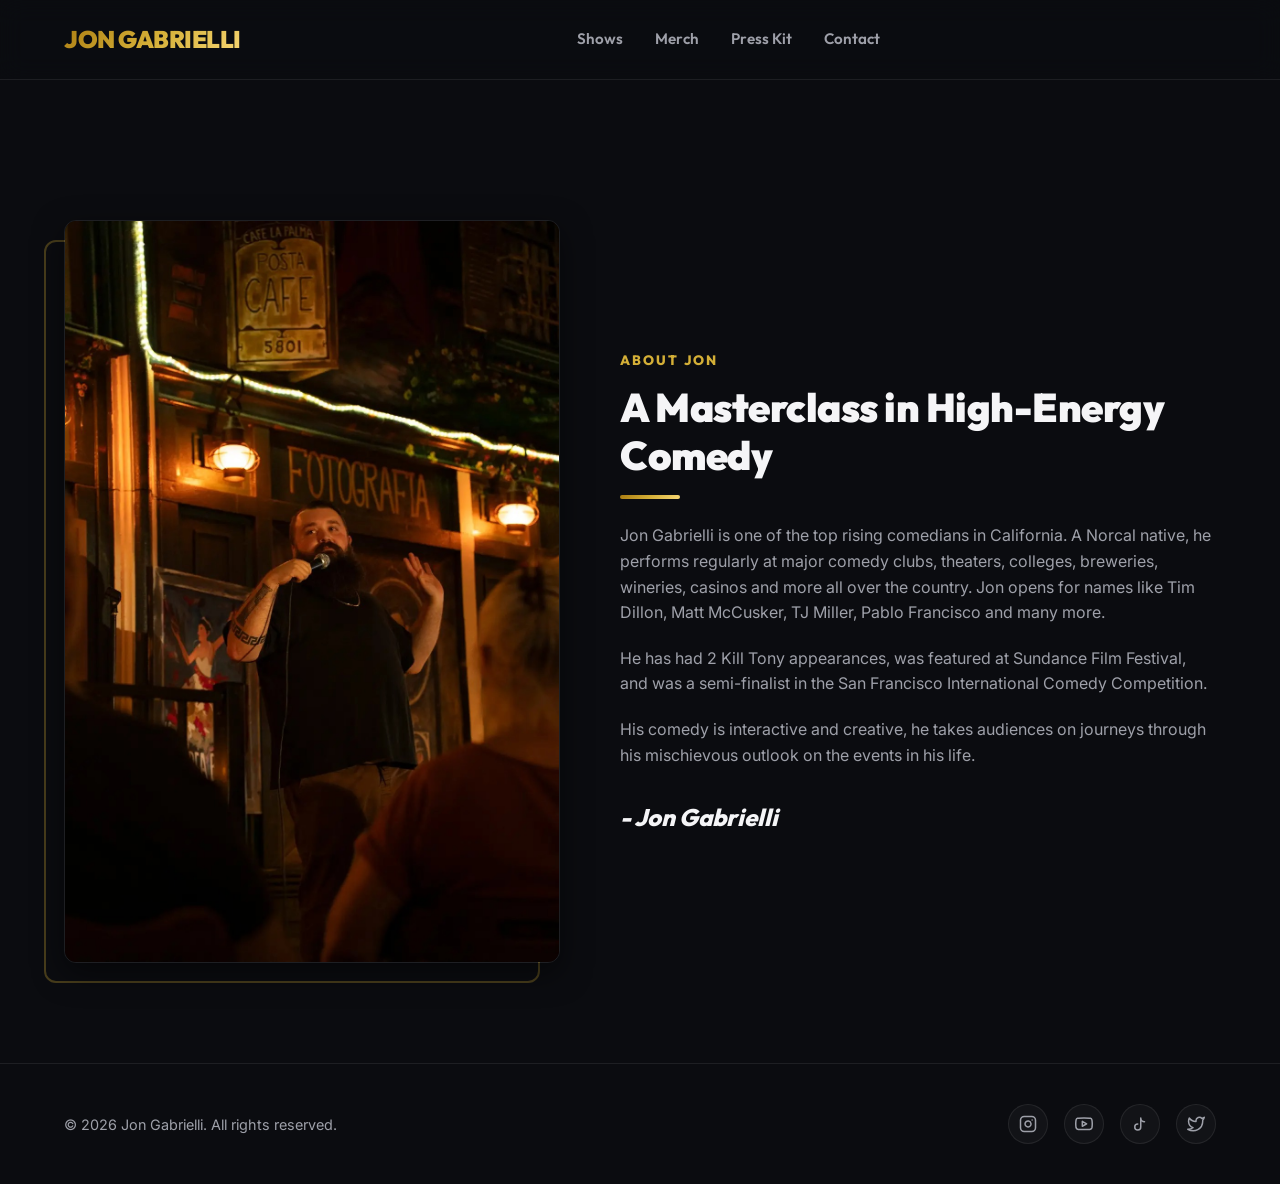
==== commit 004731a4: "Remove Tickets CTA link from all headers and clean up unused cart components from bio page" ====
--- a/bio.html
+++ b/bio.html
@@ -24,15 +24,13 @@
                 <a href="contact.html" class="nav-link">Contact</a>
             </nav>
             <div class="header-actions">
-                <button class="cart-btn" id="open-cart-btn" aria-label="Open Shopping Cart">
-                    <svg class="cart-icon" xmlns="http://www.w3.org/2000/svg" viewBox="0 0 24 24" fill="none" stroke="currentColor" stroke-width="2" stroke-linecap="round" stroke-linejoin="round">
-                        <circle cx="9" cy="21" r="1"></circle>
-                        <circle cx="20" cy="21" r="1"></circle>
-                        <path d="M1 1h4l2.68 13.39a2 2 0 0 0 2 1.61h9.72a2 2 0 0 0 2-1.61L23 6H6"></path>
+                <button class="menu-toggle-btn" id="menu-toggle-btn" aria-label="Toggle Navigation Menu">
+                    <svg class="menu-icon" xmlns="http://www.w3.org/2000/svg" viewBox="0 0 24 24" fill="none" stroke="currentColor" stroke-width="2" stroke-linecap="round" stroke-linejoin="round">
+                        <line x1="3" y1="12" x2="21" y2="12" class="line-mid"></line>
+                        <line x1="3" y1="6" x2="21" y2="6" class="line-top"></line>
+                        <line x1="3" y1="18" x2="21" y2="18" class="line-bot"></line>
                     </svg>
-                    <span class="cart-badge" id="cart-badge">0</span>
                 </button>
-                <a href="index.html#shows" class="btn btn-primary btn-sm header-cta">Tickets</a>
             </div>
         </div>
     </header>
@@ -85,101 +83,9 @@
         </div>
     </footer>
 
-    <!-- Shopping Cart Slide-out Drawer -->
-    <div class="cart-drawer-overlay" id="cart-drawer-overlay"></div>
-    <div class="cart-drawer" id="cart-drawer">
-        <div class="cart-header">
-            <h2>Your Cart</h2>
-            <button class="close-btn" id="close-cart-btn" aria-label="Close Cart">
-                <svg xmlns="http://www.w3.org/2000/svg" viewBox="0 0 24 24" fill="none" stroke="currentColor" stroke-width="2" stroke-linecap="round" stroke-linejoin="round"><line x1="18" y1="6" x2="6" y2="18"></line><line x1="6" y1="6" x2="18" y2="18"></line></svg>
-            </button>
-        </div>
-        <div class="cart-items" id="cart-items-container">
-            <div class="cart-empty-message" id="cart-empty-message">
-                <svg class="empty-icon" xmlns="http://www.w3.org/2000/svg" viewBox="0 0 24 24" fill="none" stroke="currentColor" stroke-width="2" stroke-linecap="round" stroke-linejoin="round"><circle cx="9" cy="21" r="1"></circle><circle cx="20" cy="21" r="1"></circle><path d="M1 1h4l2.68 13.39a2 2 0 0 0 2 1.61h9.72a2 2 0 0 0 2-1.61L23 6H6"></path></svg>
-                <p>Your cart is empty.</p>
-                <button class="btn btn-secondary btn-sm" id="shop-now-btn">Shop Now</button>
-            </div>
-        </div>
-        <div class="cart-footer" id="cart-footer" style="display: none;">
-            <div class="cart-summary-line">
-                <span>Subtotal</span>
-                <span id="cart-subtotal">$0.00</span>
-            </div>
-            <div class="cart-summary-line">
-                <span>Estimated Shipping</span>
-                <span>FREE</span>
-            </div>
-            <div class="cart-summary-line total-line">
-                <span>Total</span>
-                <span id="cart-total">$0.00</span>
-            </div>
-            <button class="btn btn-primary btn-block" id="checkout-btn">Proceed to Checkout</button>
-        </div>
-    </div>
 
-    <!-- Simulated Checkout Modal -->
-    <div class="checkout-modal-overlay" id="checkout-modal-overlay"></div>
-    <div class="checkout-modal" id="checkout-modal">
-        <button class="close-btn" id="close-checkout-btn">
-            <svg xmlns="http://www.w3.org/2000/svg" viewBox="0 0 24 24" fill="none" stroke="currentColor" stroke-width="2" stroke-linecap="round" stroke-linejoin="round"><line x1="18" y1="6" x2="6" y2="18"></line><line x1="6" y1="6" x2="18" y2="18"></line></svg>
-        </button>
-        <div class="checkout-success-view" id="checkout-success-view" style="display: none;">
-            <div class="success-icon-large">
-                <svg xmlns="http://www.w3.org/2000/svg" viewBox="0 0 24 24" fill="none" stroke="currentColor" stroke-width="3" stroke-linecap="round" stroke-linejoin="round"><path d="M22 11.08V12a10 10 0 1 1-5.93-9.14"></path><polyline points="22 4 12 14.01 9 11.01"></polyline></svg>
-            </div>
-            <h2>Order Placed Successfully!</h2>
-            <p>Thank you for supporting Jon Gabrielli. A confirmation email and details have been sent to your address.</p>
-            <button class="btn btn-primary" id="success-done-btn">Back to Shop</button>
-        </div>
-        <div class="checkout-form-view" id="checkout-form-view">
-            <h2>Secure Checkout</h2>
-            <p>Complete your purchase simulated transaction below.</p>
-            <div class="checkout-summary-box">
-                <p><strong>Order Summary:</strong> <span id="checkout-summary-qty">0 items</span></p>
-                <p><strong>Total Due:</strong> <span id="checkout-summary-total">$0.00</span></p>
-            </div>
-            <form id="simulated-payment-form">
-                <div class="form-row-two">
-                    <div class="form-group-chk">
-                        <label for="chk-first">First Name</label>
-                        <input type="text" id="chk-first" required>
-                    </div>
-                    <div class="form-group-chk">
-                        <label for="chk-last">Last Name</label>
-                        <input type="text" id="chk-last" required>
-                    </div>
-                </div>
-                <div class="form-group-chk">
-                    <label for="chk-email">Email Address</label>
-                    <input type="email" id="chk-email" required>
-                </div>
-                <div class="form-group-chk">
-                    <label for="chk-address">Shipping Address</label>
-                    <input type="text" id="chk-address" required placeholder="123 Comedy Way">
-                </div>
-                <div class="form-row-three">
-                    <div class="form-group-chk">
-                        <label for="chk-city">City</label>
-                        <input type="text" id="chk-city" required>
-                    </div>
-                    <div class="form-group-chk">
-                        <label for="chk-state">State</label>
-                        <input type="text" id="chk-state" required placeholder="NY">
-                    </div>
-                    <div class="form-group-chk">
-                        <label for="chk-zip">Zip Code</label>
-                        <input type="text" id="chk-zip" required placeholder="10001">
-                    </div>
-                </div>
-                <div class="form-group-chk card-group">
-                    <label for="chk-card">Card Info (Simulation)</label>
-                    <input type="text" id="chk-card" required placeholder="4111 2222 3333 4444" pattern="\d{16}" title="16-digit credit card number">
-                </div>
-                <button type="submit" class="btn btn-primary btn-block" id="submit-purchase-btn">Pay Now &amp; Complete Order</button>
-            </form>
-        </div>
-    </div>
+
+
 
     <!-- Core Logic -->
     <script src="script.js"></script>
--- a/style.css
+++ b/style.css
@@ -6,9 +6,9 @@
     --color-bg-primary: #0b0c10;
     --color-bg-secondary: #131520;
     --color-bg-card: #1c1e2e;
-    --color-accent: #9d4edd;
-    --color-accent-hover: #b5179e;
-    --color-accent-rgb: 157, 78, 221;
+    --color-accent: #d4af37;
+    --color-accent-hover: #f9d976;
+    --color-accent-rgb: 212, 175, 55;
     --color-text-primary: #f5f5f7;
     --color-text-secondary: #9ea0a9;
     --color-border: rgba(255, 255, 255, 0.08);
@@ -17,10 +17,10 @@
     /* Semantic Colors */
     --color-success: #00f5d4;
     --color-warning: #fee440;
-    --color-danger: #f72585;
+    --color-danger: #e63946;
     
     /* Gradients */
-    --grad-accent: linear-gradient(135deg, #9d4edd, #f72585);
+    --grad-accent: linear-gradient(135deg, #aa7c11, #d4af37, #f9d976);
     --grad-dark: linear-gradient(180deg, rgba(11, 12, 16, 0.2) 0%, rgba(11, 12, 16, 0.95) 100%);
     --grad-card: linear-gradient(135deg, rgba(28, 30, 46, 0.6) 0%, rgba(20, 22, 34, 0.8) 100%);
     
@@ -1648,6 +1648,11 @@
     }
 }
 
+/* Mobile Menu Toggle Button base style */
+.menu-toggle-btn {
+    display: none;
+}
+
 /* Mobile & Smaller Layouts */
 @media (max-width: 768px) {
     :root {
@@ -1666,8 +1671,81 @@
         display: none; /* Hide ticket CTA in header on mobile */
     }
     
+    .menu-toggle-btn {
+        display: flex;
+        align-items: center;
+        justify-content: center;
+        background: none;
+        border: none;
+        color: var(--color-text);
+        cursor: pointer;
+        padding: 8px;
+        z-index: 1010; /* Above header */
+    }
+    
+    .menu-icon {
+        width: 24px;
+        height: 24px;
+    }
+    
+    .menu-icon line {
+        transition: transform 0.3s ease, opacity 0.3s ease;
+        transform-origin: center;
+    }
+    
+    /* Transforming hamburger icon into X close icon */
+    .menu-toggle-btn.active .line-mid {
+        opacity: 0;
+    }
+    .menu-toggle-btn.active .line-top {
+        transform: rotate(45deg) translate(5px, 5px);
+    }
+    .menu-toggle-btn.active .line-bot {
+        transform: rotate(-45deg) translate(5px, -5px);
+    }
+
+    /* Responsive Overlay Navigation */
     .nav {
-        display: none; /* We can toggle a menu, or since it's a small app, keep header minimal or hide links */
+        display: flex !important; /* Override layout checks */
+        flex-direction: column;
+        justify-content: center;
+        align-items: center;
+        position: fixed;
+        top: 0;
+        left: 0;
+        width: 100%;
+        height: 100vh;
+        background: rgba(11, 12, 16, 0.98);
+        backdrop-filter: blur(15px);
+        -webkit-backdrop-filter: blur(15px);
+        gap: 32px;
+        z-index: 1000; /* Covering screen */
+        opacity: 0;
+        pointer-events: none;
+        transition: opacity 0.3s cubic-bezier(0.4, 0, 0.2, 1);
+    }
+    
+    .nav.active {
+        opacity: 1;
+        pointer-events: auto;
+    }
+    
+    .nav .nav-link {
+        font-family: 'Outfit', sans-serif;
+        font-size: 1.75rem;
+        font-weight: 600;
+        color: var(--color-text-secondary);
+        margin: 0;
+        padding: 8px 16px;
+    }
+    
+    .nav .nav-link::after {
+        display: none; /* Hide desktop underline animations */
+    }
+    
+    .nav .nav-link:hover, 
+    .nav .nav-link.active {
+        color: var(--color-accent);
     }
     
     /* Small screen menu style - center logo */
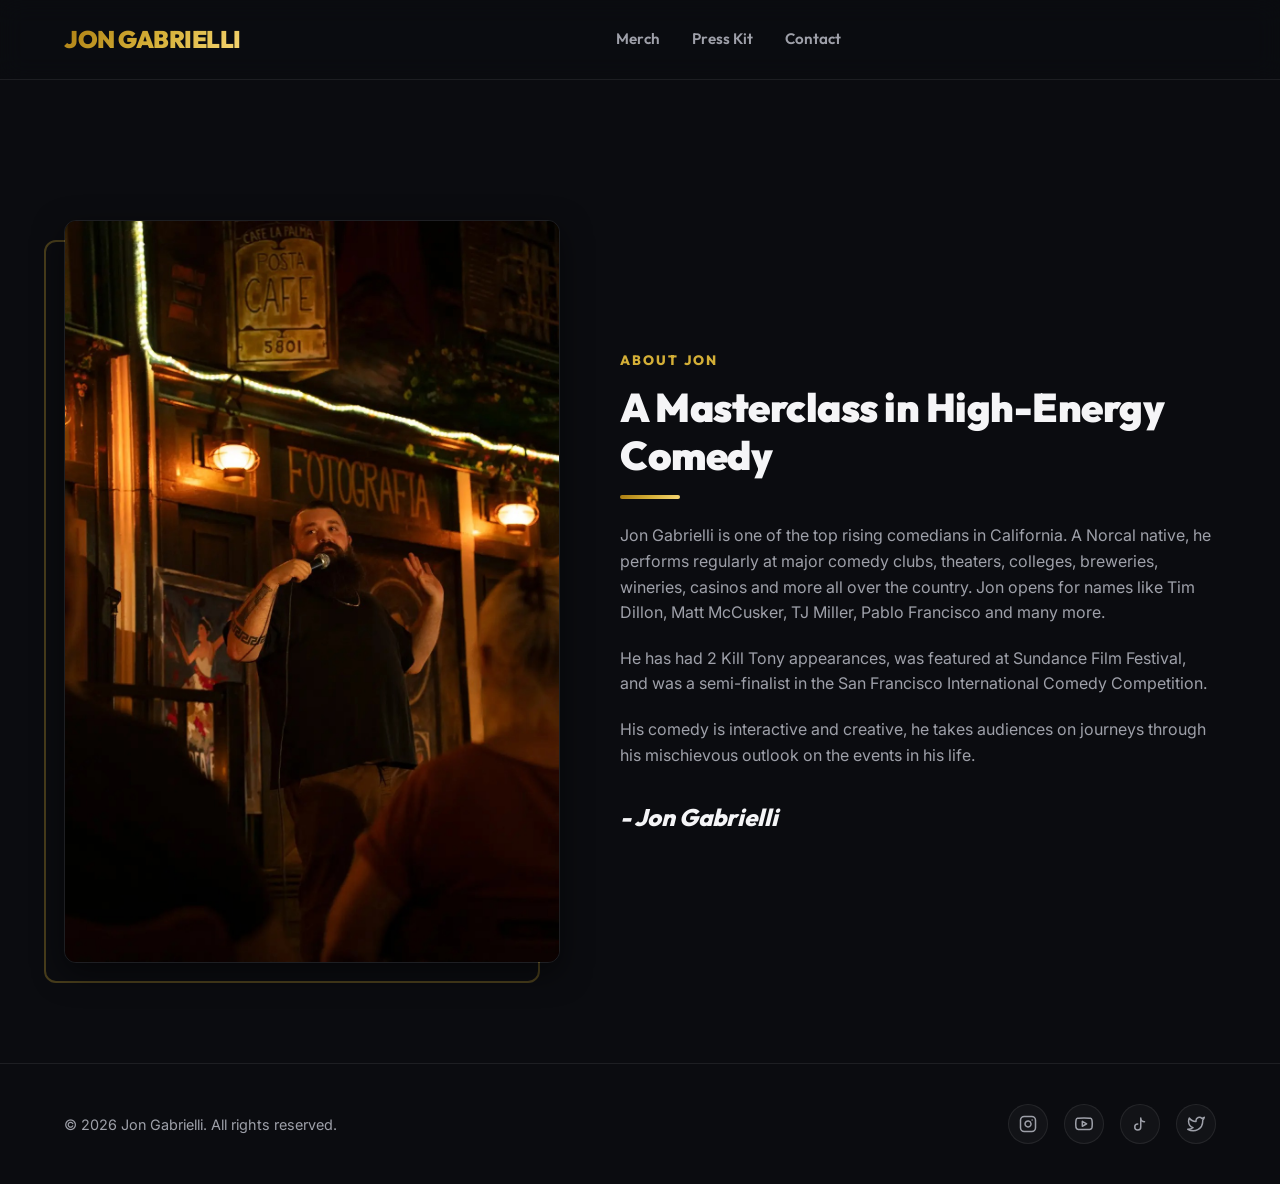
==== commit 3a8310e0: "Remove Shows navigation link from sub-page headers" ====
--- a/bio.html
+++ b/bio.html
@@ -18,7 +18,6 @@
         <div class="header-container">
             <a href="index.html" class="logo">JON GABRIELLI</a>
             <nav class="nav">
-                <a href="index.html" class="nav-link">Shows</a>
                 <a href="merch.html" class="nav-link">Merch</a>
                 <a href="press.html" class="nav-link">Press Kit</a>
                 <a href="contact.html" class="nav-link">Contact</a>
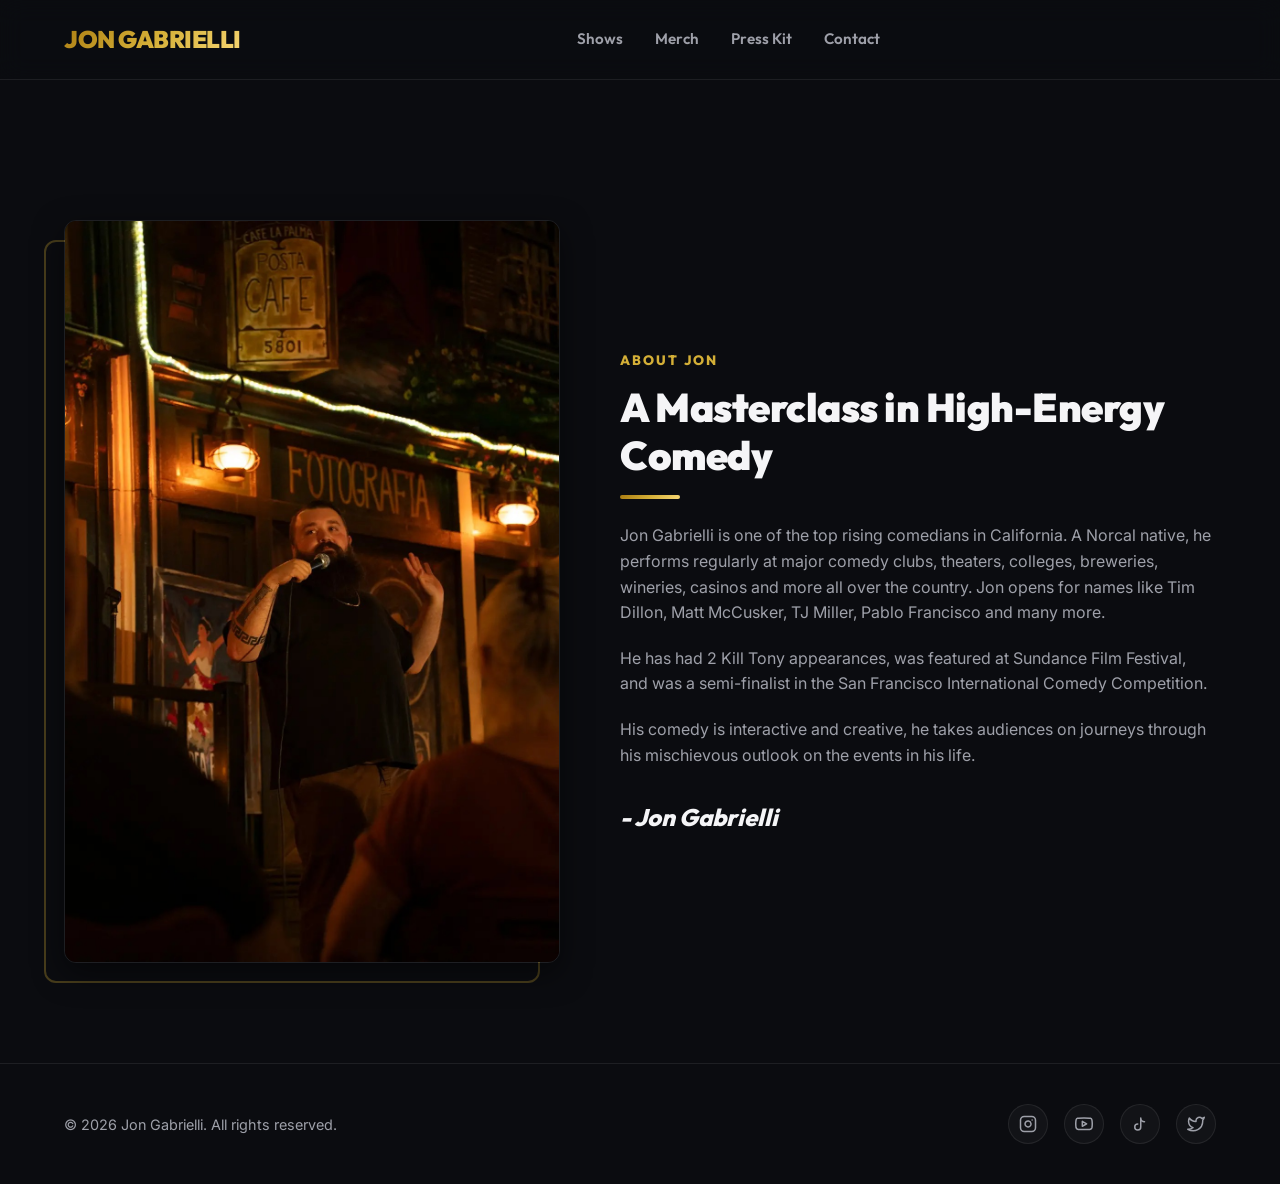
==== commit b363db97: "Restore Shows nav link on subpages and keep Tickets header button only on homepage" ====
--- a/bio.html
+++ b/bio.html
@@ -18,6 +18,7 @@
         <div class="header-container">
             <a href="index.html" class="logo">JON GABRIELLI</a>
             <nav class="nav">
+                <a href="index.html" class="nav-link">Shows</a>
                 <a href="merch.html" class="nav-link">Merch</a>
                 <a href="press.html" class="nav-link">Press Kit</a>
                 <a href="contact.html" class="nav-link">Contact</a>
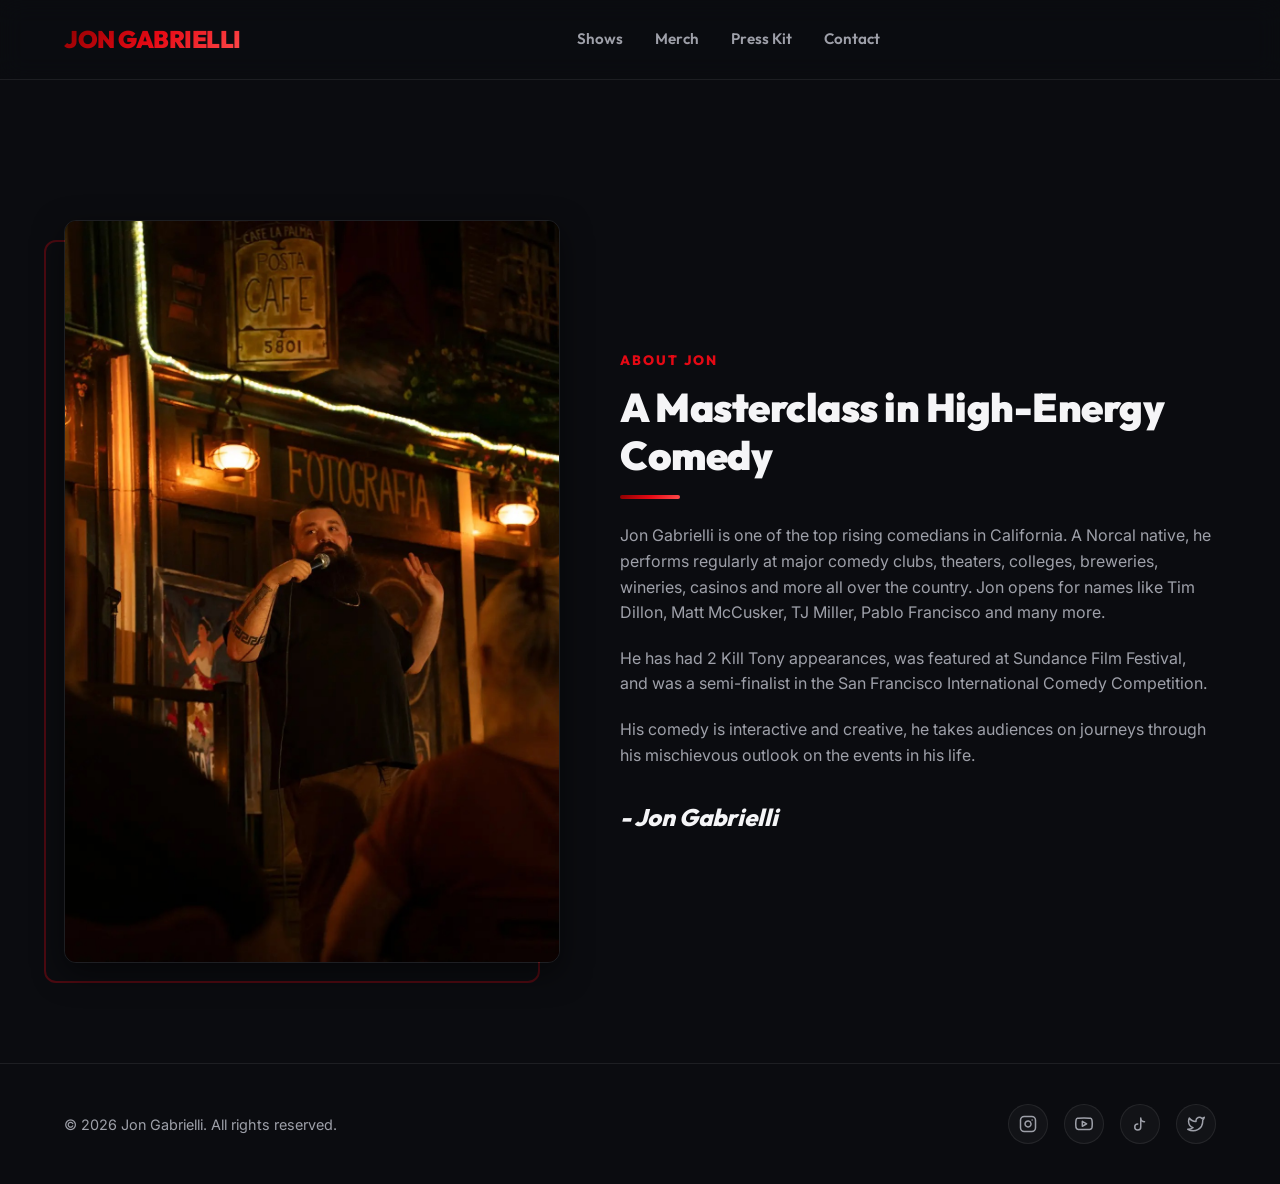
==== commit d2228582: "Add Actor to comedian title tagline on home page and biography page" ====
--- a/bio.html
+++ b/bio.html
@@ -4,7 +4,7 @@
     <meta charset="UTF-8">
     <meta name="viewport" content="width=device-width, initial-scale=1.0">
     <meta name="description" content="Biography of stand-up comedian and writer Jon Gabrielli. Read about his comedic style, career history, and performances.">
-    <title>About Jon Gabrielli | Comedian & Writer</title>
+    <title>About Jon Gabrielli | Comedian, Actor & Writer</title>
     <!-- Google Fonts -->
     <link rel="preconnect" href="https://fonts.googleapis.com">
     <link rel="preconnect" href="https://fonts.gstatic.com" crossorigin>
--- a/style.css
+++ b/style.css
@@ -6,9 +6,9 @@
     --color-bg-primary: #0b0c10;
     --color-bg-secondary: #131520;
     --color-bg-card: #1c1e2e;
-    --color-accent: #d4af37;
-    --color-accent-hover: #f9d976;
-    --color-accent-rgb: 212, 175, 55;
+    --color-accent: #e50914;
+    --color-accent-hover: #ff3333;
+    --color-accent-rgb: 229, 9, 20;
     --color-text-primary: #f5f5f7;
     --color-text-secondary: #9ea0a9;
     --color-border: rgba(255, 255, 255, 0.08);
@@ -17,10 +17,10 @@
     /* Semantic Colors */
     --color-success: #00f5d4;
     --color-warning: #fee440;
-    --color-danger: #e63946;
+    --color-danger: #ff4d4d;
     
     /* Gradients */
-    --grad-accent: linear-gradient(135deg, #aa7c11, #d4af37, #f9d976);
+    --grad-accent: linear-gradient(135deg, #8b0000, #e50914, #ff4d4d);
     --grad-dark: linear-gradient(180deg, rgba(11, 12, 16, 0.2) 0%, rgba(11, 12, 16, 0.95) 100%);
     --grad-card: linear-gradient(135deg, rgba(28, 30, 46, 0.6) 0%, rgba(20, 22, 34, 0.8) 100%);
     
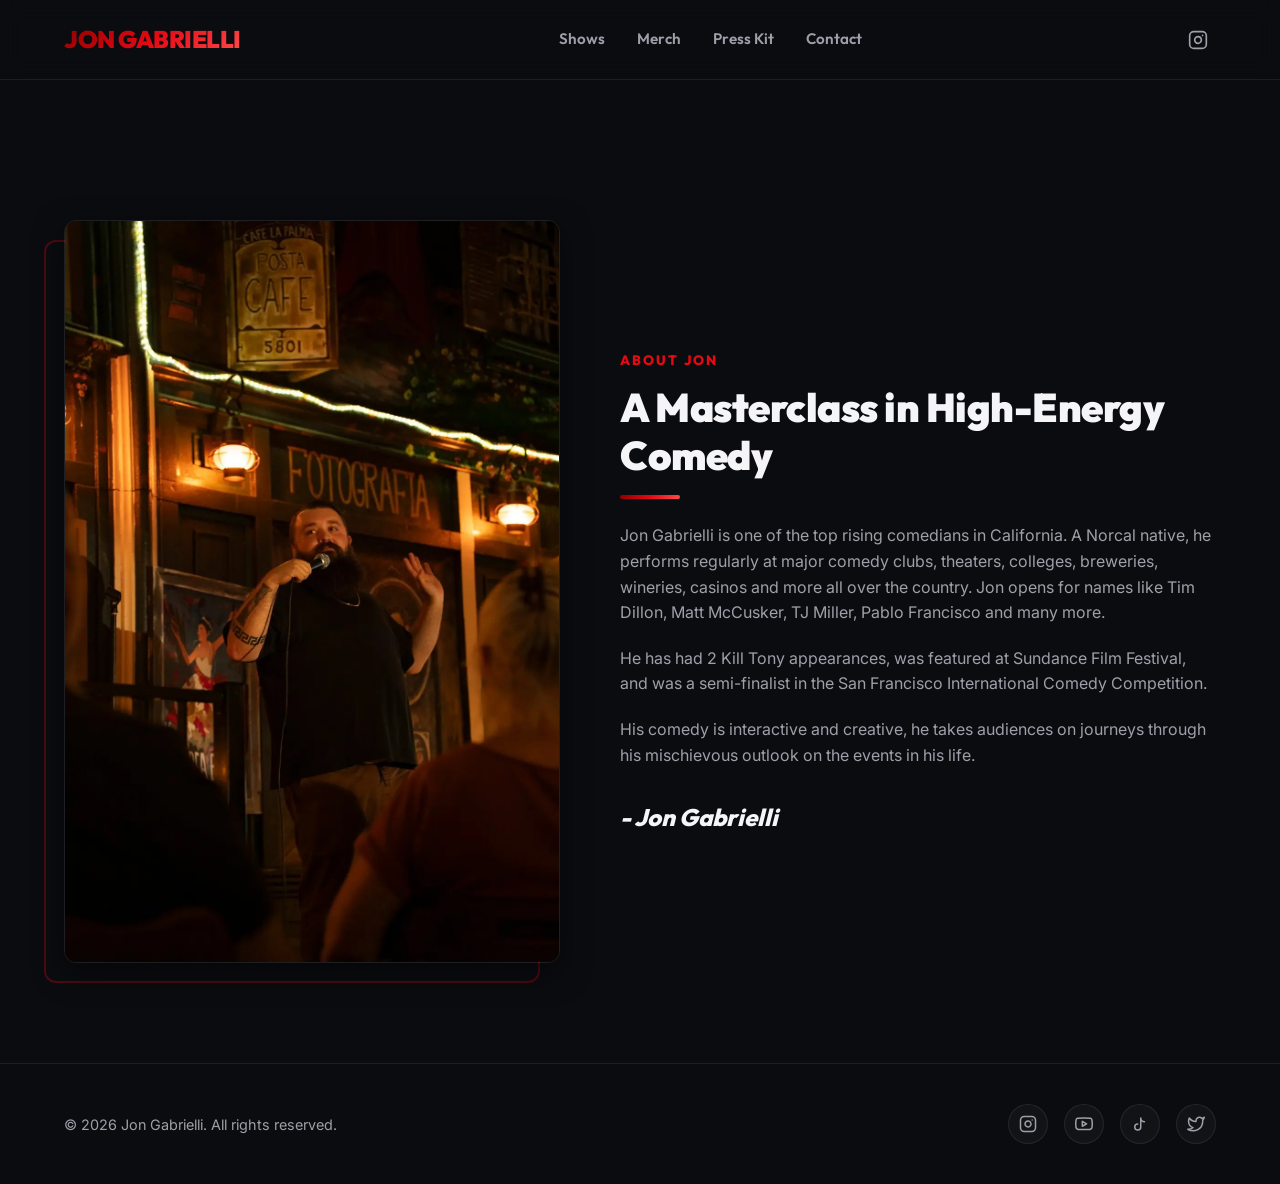
==== commit 88f60ec0: "Add Instagram icon linked to @jongabcomedy to top header of all pages and update footer links" ====
--- a/bio.html
+++ b/bio.html
@@ -24,6 +24,9 @@
                 <a href="contact.html" class="nav-link">Contact</a>
             </nav>
             <div class="header-actions">
+                <a href="https://www.instagram.com/jongabcomedy/" target="_blank" rel="noopener" aria-label="Instagram" class="header-social-link">
+                    <svg class="social-svg" xmlns="http://www.w3.org/2000/svg" viewBox="0 0 24 24" fill="none" stroke="currentColor" stroke-width="2" stroke-linecap="round" stroke-linejoin="round"><rect x="2" y="2" width="20" height="20" rx="5" ry="5"></rect><path d="M16 11.37A4 4 0 1 1 12.63 8 4 4 0 0 1 16 11.37z"></path><line x1="17.5" y1="6.5" x2="17.51" y2="6.5"></line></svg>
+                </a>
                 <button class="menu-toggle-btn" id="menu-toggle-btn" aria-label="Toggle Navigation Menu">
                     <svg class="menu-icon" xmlns="http://www.w3.org/2000/svg" viewBox="0 0 24 24" fill="none" stroke="currentColor" stroke-width="2" stroke-linecap="round" stroke-linejoin="round">
                         <line x1="3" y1="12" x2="21" y2="12" class="line-mid"></line>
@@ -66,7 +69,7 @@
             <div class="footer-bottom">
                 <p>&copy; 2026 Jon Gabrielli. All rights reserved.</p>
                 <div class="social-links">
-                    <a href="https://instagram.com" target="_blank" rel="noopener" aria-label="Instagram">
+                    <a href="https://www.instagram.com/jongabcomedy/" target="_blank" rel="noopener" aria-label="Instagram">
                         <svg class="social-svg" xmlns="http://www.w3.org/2000/svg" viewBox="0 0 24 24" fill="none" stroke="currentColor" stroke-width="2" stroke-linecap="round" stroke-linejoin="round"><rect x="2" y="2" width="20" height="20" rx="5" ry="5"></rect><path d="M16 11.37A4 4 0 1 1 12.63 8 4 4 0 0 1 16 11.37z"></path><line x1="17.5" y1="6.5" x2="17.51" y2="6.5"></line></svg>
                     </a>
                     <a href="https://youtube.com" target="_blank" rel="noopener" aria-label="YouTube">
--- a/style.css
+++ b/style.css
@@ -355,6 +355,24 @@
     display: flex;
     align-items: center;
     gap: 20px;
+}
+
+.header-social-link {
+    color: var(--color-text-secondary);
+    display: flex;
+    align-items: center;
+    justify-content: center;
+    padding: 8px;
+    transition: color var(--transition-fast);
+}
+
+.header-social-link:hover {
+    color: var(--color-accent);
+}
+
+.header-social-link .social-svg {
+    width: 20px;
+    height: 20px;
 }
 
 .cart-btn {
